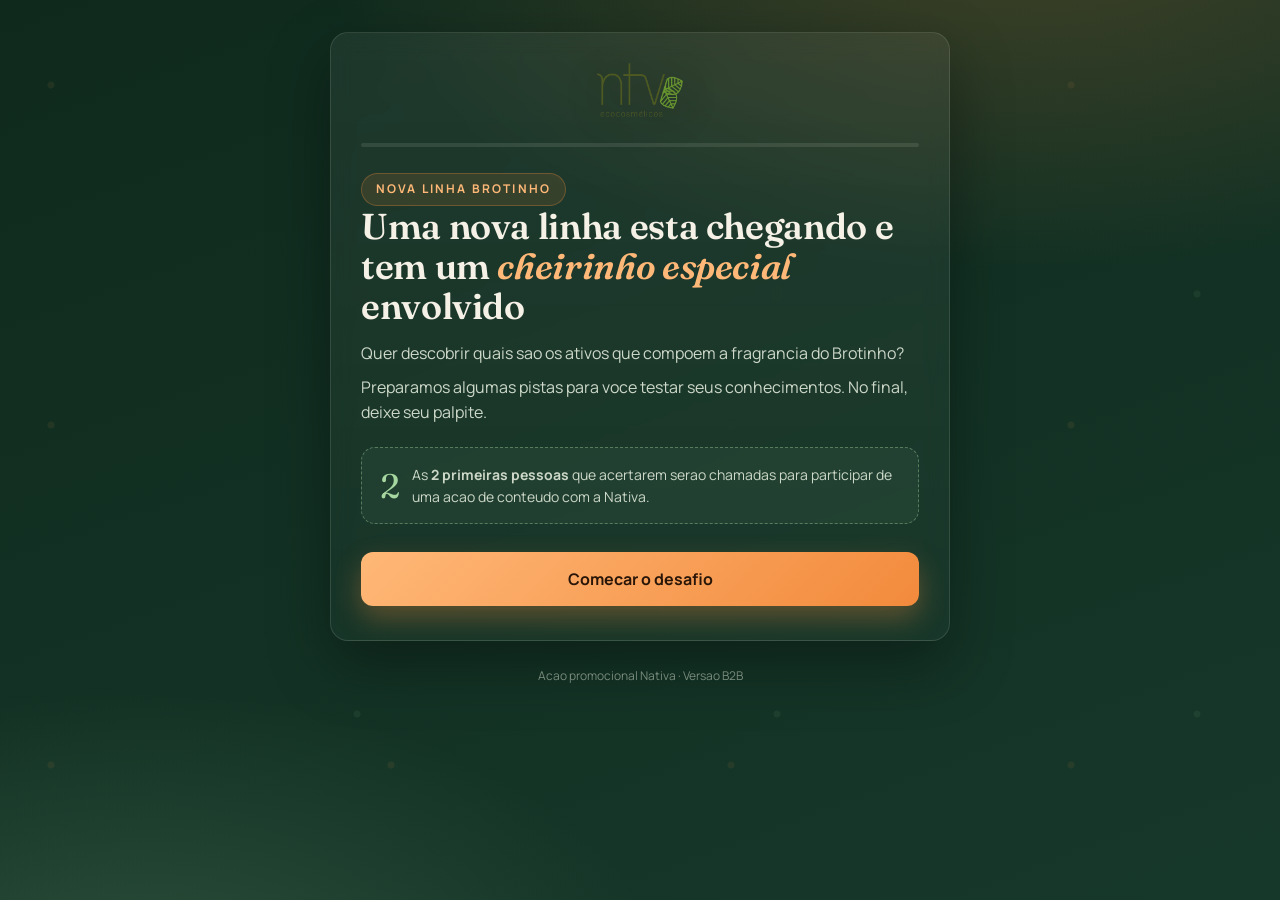
==== b2b/index.html @ 28d8629c "LP Nativa: quiz Brotinho com versoes /b2b (2 vagas) e /b2c (3 vagas) - Quiz multi-etapas com pistas " ====
<!DOCTYPE html>
<html lang="pt-BR">
<head>
  <meta charset="UTF-8" />
  <meta name="viewport" content="width=device-width, initial-scale=1.0" />
  <title>Desafio Brotinho | Nativa · B2B</title>
  <meta name="description" content="Descubra os ativos da nova fragrancia Brotinho da Nativa e participe de uma acao de conteudo exclusiva." />
  <meta name="robots" content="noindex" />
  <meta property="og:title" content="Desafio Brotinho | Nativa" />
  <meta property="og:description" content="Teste seus conhecimentos e deixe seu palpite sobre a nova fragrancia Brotinho." />
  <link rel="icon" href="../assets/logo.webp" />
  <link rel="preconnect" href="https://fonts.googleapis.com" />
  <link rel="preconnect" href="https://fonts.gstatic.com" crossorigin />
  <link href="https://fonts.googleapis.com/css2?family=Fraunces:ital,opsz,wght@0,9..144,500;0,9..144,600;1,9..144,600&family=Manrope:wght@400;500;700;800&display=swap" rel="stylesheet" />
  <link rel="stylesheet" href="../assets/styles.css" />
</head>
<body>
  <main class="card">
    <div class="card-top">
      <img class="logo" src="../assets/logo.webp" alt="Nativa" />
    </div>
    <div class="progress"><div class="progress__bar"></div></div>
    <div class="card-body">
      <div id="quiz"></div>
    </div>
  </main>
  <p class="rodape">Acao promocional Nativa · Versao B2B</p>

  <script>
    window.NATIVA_CONFIG = {
      variant: "b2b",
      winners: 2,
      webhook: "https://n8n.protocolopentagono.com.br/webhook/9d0a76cd-9c4f-49db-8f6b-34b7df7eadcf",
    };
  </script>
  <script src="../assets/quiz.js"></script>
</body>
</html>
---- assets/styles.css ----
:root {
  --verde-fundo: #0f2a1d;
  --verde-fundo-2: #16382a;
  --verde-claro: #a7d7a0;
  --creme: #f5f1e6;
  --creme-2: #ece5d3;
  --laranja: #f28a3c;
  --laranja-claro: #ffb877;
  --tangerina: #ff9d4d;
  --texto: #f5f1e6;
  --texto-suave: #cdd8c8;
  --erro: #ff8a7a;
  --radius: 18px;
  --sombra: 0 24px 60px rgba(0, 0, 0, 0.35);
  --fonte-titulo: "Fraunces", Georgia, serif;
  --fonte-texto: "Manrope", system-ui, -apple-system, sans-serif;
}

* { margin: 0; padding: 0; box-sizing: border-box; }

html { scroll-behavior: smooth; }

body {
  font-family: var(--fonte-texto);
  color: var(--texto);
  background:
    radial-gradient(1200px 600px at 80% -10%, rgba(242, 138, 60, 0.22), transparent 60%),
    radial-gradient(900px 500px at 10% 110%, rgba(167, 215, 160, 0.16), transparent 60%),
    linear-gradient(160deg, var(--verde-fundo) 0%, var(--verde-fundo-2) 100%);
  background-attachment: fixed;
  min-height: 100vh;
  display: flex;
  flex-direction: column;
  align-items: center;
  padding: 32px 20px 56px;
  line-height: 1.55;
  -webkit-font-smoothing: antialiased;
}

/* Faixa decorativa de citricos no fundo */
body::before {
  content: "";
  position: fixed;
  inset: 0;
  background-image:
    radial-gradient(circle at 15% 25%, rgba(255, 157, 77, 0.08) 0 3px, transparent 4px),
    radial-gradient(circle at 85% 70%, rgba(167, 215, 160, 0.07) 0 3px, transparent 4px);
  background-size: 340px 340px, 420px 420px;
  pointer-events: none;
  z-index: 0;
}

.card {
  position: relative;
  z-index: 1;
  width: 100%;
  max-width: 620px;
  background: linear-gradient(180deg, rgba(255, 255, 255, 0.06), rgba(255, 255, 255, 0.02));
  border: 1px solid rgba(245, 241, 230, 0.12);
  border-radius: var(--radius);
  box-shadow: var(--sombra);
  backdrop-filter: blur(10px);
  overflow: hidden;
}

.card-top {
  display: flex;
  flex-direction: column;
  align-items: center;
  gap: 14px;
  padding: 30px 30px 8px;
  text-align: center;
}

.logo {
  height: 54px;
  width: auto;
  object-fit: contain;
  filter: drop-shadow(0 6px 18px rgba(0, 0, 0, 0.35));
}

.tag {
  display: inline-flex;
  align-items: center;
  gap: 8px;
  font-size: 12px;
  letter-spacing: 0.18em;
  text-transform: uppercase;
  color: var(--laranja-claro);
  background: rgba(242, 138, 60, 0.12);
  border: 1px solid rgba(242, 138, 60, 0.3);
  padding: 6px 14px;
  border-radius: 999px;
  font-weight: 700;
}

/* Barra de progresso */
.progress {
  height: 4px;
  background: rgba(245, 241, 230, 0.1);
  margin: 18px 30px 0;
  border-radius: 999px;
  overflow: hidden;
}
.progress__bar {
  height: 100%;
  width: 0%;
  background: linear-gradient(90deg, var(--verde-claro), var(--laranja));
  border-radius: 999px;
  transition: width 0.45s cubic-bezier(0.4, 0, 0.2, 1);
}

.card-body { padding: 26px 30px 34px; }

.step { display: none; animation: fade 0.5s ease; }
.step.active { display: block; }

@keyframes fade {
  from { opacity: 0; transform: translateY(12px); }
  to { opacity: 1; transform: translateY(0); }
}

h1 {
  font-family: var(--fonte-titulo);
  font-weight: 600;
  font-size: clamp(26px, 5vw, 36px);
  line-height: 1.12;
  letter-spacing: -0.01em;
}
h1 .destaque { color: var(--laranja-claro); font-style: italic; }

h2 {
  font-family: var(--fonte-titulo);
  font-weight: 600;
  font-size: clamp(21px, 4vw, 26px);
  line-height: 1.2;
  margin-bottom: 6px;
}

.lead { color: var(--texto-suave); font-size: 16px; margin-top: 14px; }
.lead + .lead { margin-top: 10px; }

.pista {
  margin-top: 18px;
  padding: 16px 18px;
  background: rgba(255, 157, 77, 0.08);
  border-left: 3px solid var(--laranja);
  border-radius: 0 12px 12px 0;
  color: var(--creme);
  font-size: 15px;
}
.pista strong { color: var(--laranja-claro); }

.badge-vagas {
  margin-top: 22px;
  display: flex;
  align-items: center;
  gap: 12px;
  padding: 16px 18px;
  border: 1px dashed rgba(167, 215, 160, 0.4);
  border-radius: 14px;
  background: rgba(167, 215, 160, 0.06);
}
.badge-vagas .num {
  font-family: var(--fonte-titulo);
  font-size: 34px;
  color: var(--verde-claro);
  line-height: 1;
}
.badge-vagas .txt { font-size: 14px; color: var(--texto-suave); }

label.campo { display: block; margin-bottom: 20px; }
label.campo:last-of-type { margin-bottom: 8px; }

.campo-label {
  display: block;
  font-size: 14px;
  font-weight: 700;
  margin-bottom: 8px;
  color: var(--creme);
}
.campo-hint { font-weight: 400; color: var(--texto-suave); font-size: 13px; }

input[type="text"],
input[type="tel"],
textarea {
  width: 100%;
  padding: 14px 16px;
  font-family: inherit;
  font-size: 16px;
  color: var(--texto);
  background: rgba(15, 42, 29, 0.5);
  border: 1px solid rgba(245, 241, 230, 0.16);
  border-radius: 12px;
  transition: border-color 0.2s, box-shadow 0.2s;
  outline: none;
}
input::placeholder, textarea::placeholder { color: rgba(205, 216, 200, 0.5); }
input:focus, textarea:focus {
  border-color: var(--laranja);
  box-shadow: 0 0 0 3px rgba(242, 138, 60, 0.18);
}
textarea { resize: vertical; min-height: 110px; }

.opcoes { display: flex; flex-direction: column; gap: 12px; margin-top: 8px; }
.opcao {
  display: flex;
  align-items: center;
  gap: 12px;
  padding: 16px 18px;
  border: 1px solid rgba(245, 241, 230, 0.16);
  border-radius: 12px;
  cursor: pointer;
  transition: all 0.2s;
  background: rgba(15, 42, 29, 0.4);
  font-size: 16px;
}
.opcao:hover { border-color: var(--laranja-claro); background: rgba(242, 138, 60, 0.08); }
.opcao input { accent-color: var(--laranja); width: 20px; height: 20px; }
.opcao.selecionada { border-color: var(--laranja); background: rgba(242, 138, 60, 0.12); }

.erro-msg {
  color: var(--erro);
  font-size: 14px;
  margin-top: 10px;
  min-height: 18px;
  display: none;
}
.erro-msg.show { display: block; }

.nav {
  display: flex;
  gap: 12px;
  margin-top: 28px;
  align-items: center;
}

button {
  font-family: inherit;
  font-size: 16px;
  font-weight: 700;
  border: none;
  border-radius: 12px;
  cursor: pointer;
  transition: transform 0.15s, box-shadow 0.2s, background 0.2s;
}
button:active { transform: translateY(1px); }

.btn-principal {
  flex: 1;
  padding: 16px 24px;
  color: #2a1608;
  background: linear-gradient(135deg, var(--laranja-claro), var(--laranja));
  box-shadow: 0 12px 28px rgba(242, 138, 60, 0.32);
}
.btn-principal:hover { box-shadow: 0 16px 34px rgba(242, 138, 60, 0.45); }
.btn-principal:disabled { opacity: 0.55; cursor: not-allowed; box-shadow: none; }

.btn-voltar {
  padding: 16px 22px;
  color: var(--texto-suave);
  background: rgba(245, 241, 230, 0.06);
  border: 1px solid rgba(245, 241, 230, 0.14);
}
.btn-voltar:hover { color: var(--creme); background: rgba(245, 241, 230, 0.1); }

.passo-num {
  font-size: 13px;
  letter-spacing: 0.14em;
  text-transform: uppercase;
  color: var(--laranja-claro);
  font-weight: 700;
  margin-bottom: 12px;
  display: block;
}

/* Tela final */
.final { text-align: center; padding: 10px 0; }
.final .icone {
  width: 84px; height: 84px;
  margin: 0 auto 20px;
  border-radius: 50%;
  display: grid;
  place-items: center;
  background: radial-gradient(circle, rgba(167,215,160,0.25), rgba(167,215,160,0.05));
  border: 1px solid rgba(167, 215, 160, 0.4);
  font-size: 42px;
}
.final h2 { font-size: 28px; }
.final p { color: var(--texto-suave); margin-top: 12px; font-size: 16px; }

.spinner {
  width: 18px; height: 18px;
  border: 2px solid rgba(42, 22, 8, 0.3);
  border-top-color: #2a1608;
  border-radius: 50%;
  animation: girar 0.7s linear infinite;
  display: inline-block;
  vertical-align: middle;
  margin-right: 8px;
}
@keyframes girar { to { transform: rotate(360deg); } }

.rodape {
  position: relative;
  z-index: 1;
  margin-top: 26px;
  font-size: 12px;
  color: rgba(205, 216, 200, 0.55);
  text-align: center;
}

@media (max-width: 520px) {
  body { padding: 16px 12px 40px; }
  .card-top { padding: 24px 20px 6px; }
  .card-body { padding: 22px 20px 28px; }
  .progress { margin-left: 20px; margin-right: 20px; }
  .nav { flex-direction: column-reverse; }
  .btn-voltar, .btn-principal { width: 100%; }
}
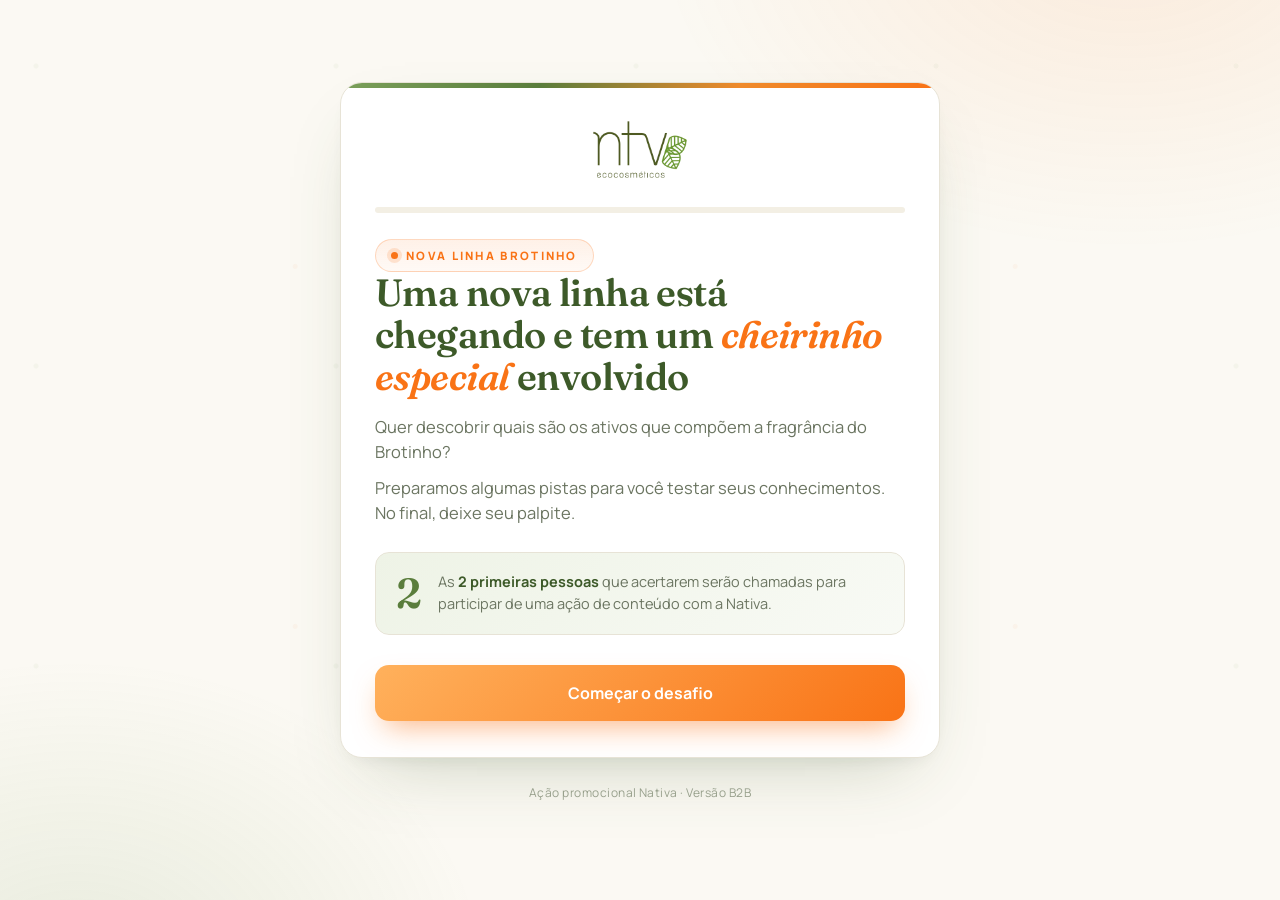
==== commit e3debbc8: "Tema claro (fundo branco) + acentuacao corrigida + design refinado - Fundo branco/creme para melhor " ====
--- a/b2b/index.html
+++ b/b2b/index.html
@@ -4,10 +4,10 @@
   <meta charset="UTF-8" />
   <meta name="viewport" content="width=device-width, initial-scale=1.0" />
   <title>Desafio Brotinho | Nativa · B2B</title>
-  <meta name="description" content="Descubra os ativos da nova fragrancia Brotinho da Nativa e participe de uma acao de conteudo exclusiva." />
+  <meta name="description" content="Descubra os ativos da nova fragrância Brotinho da Nativa e participe de uma ação de conteúdo exclusiva." />
   <meta name="robots" content="noindex" />
   <meta property="og:title" content="Desafio Brotinho | Nativa" />
-  <meta property="og:description" content="Teste seus conhecimentos e deixe seu palpite sobre a nova fragrancia Brotinho." />
+  <meta property="og:description" content="Teste seus conhecimentos e deixe seu palpite sobre a nova fragrância Brotinho." />
   <link rel="icon" href="../assets/logo.webp" />
   <link rel="preconnect" href="https://fonts.googleapis.com" />
   <link rel="preconnect" href="https://fonts.gstatic.com" crossorigin />
@@ -24,7 +24,7 @@
       <div id="quiz"></div>
     </div>
   </main>
-  <p class="rodape">Acao promocional Nativa · Versao B2B</p>
+  <p class="rodape">Ação promocional Nativa · Versão B2B</p>
 
   <script>
     window.NATIVA_CONFIG = {
--- a/assets/styles.css
+++ b/assets/styles.css
@@ -1,303 +1,355 @@
 :root {
-  --verde-fundo: #0f2a1d;
-  --verde-fundo-2: #16382a;
-  --verde-claro: #a7d7a0;
-  --creme: #f5f1e6;
-  --creme-2: #ece5d3;
-  --laranja: #f28a3c;
-  --laranja-claro: #ffb877;
-  --tangerina: #ff9d4d;
-  --texto: #f5f1e6;
-  --texto-suave: #cdd8c8;
-  --erro: #ff8a7a;
-  --radius: 18px;
-  --sombra: 0 24px 60px rgba(0, 0, 0, 0.35);
+  --branco: #ffffff;
+  --creme: #fbf9f3;
+  --creme-2: #f3efe4;
+  --verde: #5a7d3c;
+  --verde-escuro: #3d5a29;
+  --verde-folha: #7ba05b;
+  --verde-suave: #eef3e6;
+  --laranja: #ef8a2b;
+  --laranja-claro: #ffb15c;
+  --tangerina: #f97316;
+  --texto: #2c3a24;
+  --texto-suave: #6b7561;
+  --texto-fraco: #98a08c;
+  --linha: #e7e3d6;
+  --erro: #d8543c;
+  --radius: 22px;
+  --radius-sm: 14px;
+  --sombra: 0 30px 70px -30px rgba(61, 90, 41, 0.28), 0 8px 24px -12px rgba(44, 58, 36, 0.12);
   --fonte-titulo: "Fraunces", Georgia, serif;
   --fonte-texto: "Manrope", system-ui, -apple-system, sans-serif;
 }
 
 * { margin: 0; padding: 0; box-sizing: border-box; }
-
 html { scroll-behavior: smooth; }
 
 body {
   font-family: var(--fonte-texto);
   color: var(--texto);
-  background:
-    radial-gradient(1200px 600px at 80% -10%, rgba(242, 138, 60, 0.22), transparent 60%),
-    radial-gradient(900px 500px at 10% 110%, rgba(167, 215, 160, 0.16), transparent 60%),
-    linear-gradient(160deg, var(--verde-fundo) 0%, var(--verde-fundo-2) 100%);
-  background-attachment: fixed;
+  background: var(--creme);
   min-height: 100vh;
   display: flex;
   flex-direction: column;
   align-items: center;
-  padding: 32px 20px 56px;
+  justify-content: center;
+  padding: 40px 20px 56px;
   line-height: 1.55;
   -webkit-font-smoothing: antialiased;
-}
-
-/* Faixa decorativa de citricos no fundo */
+  position: relative;
+  overflow-x: hidden;
+}
+
+/* Ambiente citrico suave ao fundo */
 body::before {
   content: "";
   position: fixed;
   inset: 0;
+  z-index: 0;
+  pointer-events: none;
+  background:
+    radial-gradient(760px 520px at 88% -8%, rgba(249, 115, 22, 0.10), transparent 62%),
+    radial-gradient(680px 520px at 6% 108%, rgba(123, 160, 91, 0.14), transparent 60%);
+}
+body::after {
+  content: "";
+  position: fixed;
+  inset: 0;
+  z-index: 0;
+  pointer-events: none;
+  opacity: 0.5;
   background-image:
-    radial-gradient(circle at 15% 25%, rgba(255, 157, 77, 0.08) 0 3px, transparent 4px),
-    radial-gradient(circle at 85% 70%, rgba(167, 215, 160, 0.07) 0 3px, transparent 4px);
-  background-size: 340px 340px, 420px 420px;
-  pointer-events: none;
-  z-index: 0;
+    radial-gradient(circle at 12% 22%, rgba(123, 160, 91, 0.10) 0 2px, transparent 3px),
+    radial-gradient(circle at 82% 74%, rgba(249, 115, 22, 0.08) 0 2px, transparent 3px);
+  background-size: 300px 300px, 360px 360px;
 }
 
 .card {
   position: relative;
   z-index: 1;
   width: 100%;
-  max-width: 620px;
-  background: linear-gradient(180deg, rgba(255, 255, 255, 0.06), rgba(255, 255, 255, 0.02));
-  border: 1px solid rgba(245, 241, 230, 0.12);
+  max-width: 600px;
+  background: var(--branco);
+  border: 1px solid var(--linha);
   border-radius: var(--radius);
   box-shadow: var(--sombra);
-  backdrop-filter: blur(10px);
   overflow: hidden;
+}
+/* Fio dourado/citrico no topo do card */
+.card::before {
+  content: "";
+  position: absolute;
+  top: 0; left: 0; right: 0;
+  height: 5px;
+  background: linear-gradient(90deg, var(--verde-folha), var(--verde), var(--laranja), var(--tangerina));
 }
 
 .card-top {
   display: flex;
   flex-direction: column;
   align-items: center;
-  gap: 14px;
-  padding: 30px 30px 8px;
+  gap: 16px;
+  padding: 38px 34px 6px;
   text-align: center;
 }
 
 .logo {
-  height: 54px;
+  height: 58px;
   width: auto;
   object-fit: contain;
-  filter: drop-shadow(0 6px 18px rgba(0, 0, 0, 0.35));
 }
 
 .tag {
   display: inline-flex;
   align-items: center;
   gap: 8px;
-  font-size: 12px;
-  letter-spacing: 0.18em;
+  font-size: 11.5px;
+  letter-spacing: 0.2em;
   text-transform: uppercase;
-  color: var(--laranja-claro);
-  background: rgba(242, 138, 60, 0.12);
-  border: 1px solid rgba(242, 138, 60, 0.3);
-  padding: 6px 14px;
+  color: var(--tangerina);
+  background: linear-gradient(180deg, rgba(249, 115, 22, 0.10), rgba(249, 115, 22, 0.04));
+  border: 1px solid rgba(249, 115, 22, 0.24);
+  padding: 7px 15px;
   border-radius: 999px;
-  font-weight: 700;
+  font-weight: 800;
+}
+.tag::before {
+  content: "";
+  width: 7px; height: 7px;
+  border-radius: 50%;
+  background: var(--tangerina);
+  box-shadow: 0 0 0 4px rgba(249, 115, 22, 0.16);
 }
 
 /* Barra de progresso */
 .progress {
-  height: 4px;
-  background: rgba(245, 241, 230, 0.1);
-  margin: 18px 30px 0;
+  height: 6px;
+  background: var(--creme-2);
+  margin: 22px 34px 0;
   border-radius: 999px;
   overflow: hidden;
 }
 .progress__bar {
   height: 100%;
   width: 0%;
-  background: linear-gradient(90deg, var(--verde-claro), var(--laranja));
+  background: linear-gradient(90deg, var(--verde-folha), var(--laranja));
   border-radius: 999px;
-  transition: width 0.45s cubic-bezier(0.4, 0, 0.2, 1);
-}
-
-.card-body { padding: 26px 30px 34px; }
-
-.step { display: none; animation: fade 0.5s ease; }
-.step.active { display: block; }
-
-@keyframes fade {
-  from { opacity: 0; transform: translateY(12px); }
+  transition: width 0.5s cubic-bezier(0.4, 0, 0.2, 1);
+}
+
+.card-body { padding: 26px 34px 36px; }
+
+.step { display: none; }
+.step.active { display: block; animation: entra 0.55s cubic-bezier(0.16, 1, 0.3, 1); }
+
+@keyframes entra {
+  from { opacity: 0; transform: translateY(14px); }
   to { opacity: 1; transform: translateY(0); }
 }
 
 h1 {
   font-family: var(--fonte-titulo);
   font-weight: 600;
-  font-size: clamp(26px, 5vw, 36px);
-  line-height: 1.12;
-  letter-spacing: -0.01em;
-}
-h1 .destaque { color: var(--laranja-claro); font-style: italic; }
+  font-size: clamp(28px, 5.2vw, 38px);
+  line-height: 1.1;
+  letter-spacing: -0.015em;
+  color: var(--verde-escuro);
+}
+h1 .destaque {
+  color: var(--tangerina);
+  font-style: italic;
+}
 
 h2 {
   font-family: var(--fonte-titulo);
   font-weight: 600;
-  font-size: clamp(21px, 4vw, 26px);
-  line-height: 1.2;
-  margin-bottom: 6px;
-}
-
-.lead { color: var(--texto-suave); font-size: 16px; margin-top: 14px; }
+  font-size: clamp(22px, 4vw, 27px);
+  line-height: 1.18;
+  color: var(--verde-escuro);
+  margin-bottom: 4px;
+  letter-spacing: -0.01em;
+}
+
+.lead { color: var(--texto-suave); font-size: 16.5px; margin-top: 16px; }
 .lead + .lead { margin-top: 10px; }
 
 .pista {
-  margin-top: 18px;
-  padding: 16px 18px;
-  background: rgba(255, 157, 77, 0.08);
-  border-left: 3px solid var(--laranja);
-  border-radius: 0 12px 12px 0;
-  color: var(--creme);
-  font-size: 15px;
-}
-.pista strong { color: var(--laranja-claro); }
+  margin-top: 20px;
+  padding: 18px 20px 18px 22px;
+  background: linear-gradient(180deg, rgba(249, 115, 22, 0.07), rgba(249, 115, 22, 0.03));
+  border: 1px solid rgba(249, 115, 22, 0.2);
+  border-left: 4px solid var(--laranja);
+  border-radius: 0 var(--radius-sm) var(--radius-sm) 0;
+  color: var(--texto);
+  font-size: 15.5px;
+}
+.pista strong { color: var(--tangerina); font-weight: 700; }
 
 .badge-vagas {
-  margin-top: 22px;
+  margin-top: 26px;
   display: flex;
   align-items: center;
-  gap: 12px;
-  padding: 16px 18px;
-  border: 1px dashed rgba(167, 215, 160, 0.4);
-  border-radius: 14px;
-  background: rgba(167, 215, 160, 0.06);
+  gap: 16px;
+  padding: 18px 20px;
+  border: 1px solid var(--linha);
+  border-radius: var(--radius-sm);
+  background: linear-gradient(135deg, var(--verde-suave), rgba(238, 243, 230, 0.4));
 }
 .badge-vagas .num {
   font-family: var(--fonte-titulo);
-  font-size: 34px;
-  color: var(--verde-claro);
+  font-size: 42px;
+  font-weight: 600;
+  color: var(--verde);
   line-height: 1;
-}
-.badge-vagas .txt { font-size: 14px; color: var(--texto-suave); }
+  flex-shrink: 0;
+}
+.badge-vagas .txt { font-size: 14.5px; color: var(--texto-suave); }
+.badge-vagas .txt strong { color: var(--verde-escuro); }
 
 label.campo { display: block; margin-bottom: 20px; }
-label.campo:last-of-type { margin-bottom: 8px; }
+label.campo:last-of-type { margin-bottom: 6px; }
 
 .campo-label {
   display: block;
   font-size: 14px;
   font-weight: 700;
-  margin-bottom: 8px;
-  color: var(--creme);
-}
-.campo-hint { font-weight: 400; color: var(--texto-suave); font-size: 13px; }
+  margin-bottom: 9px;
+  color: var(--verde-escuro);
+}
 
 input[type="text"],
 input[type="tel"],
 textarea {
   width: 100%;
-  padding: 14px 16px;
+  padding: 15px 17px;
   font-family: inherit;
   font-size: 16px;
   color: var(--texto);
-  background: rgba(15, 42, 29, 0.5);
-  border: 1px solid rgba(245, 241, 230, 0.16);
-  border-radius: 12px;
-  transition: border-color 0.2s, box-shadow 0.2s;
+  background: var(--creme);
+  border: 1.5px solid var(--linha);
+  border-radius: var(--radius-sm);
+  transition: border-color 0.2s, box-shadow 0.2s, background 0.2s;
   outline: none;
 }
-input::placeholder, textarea::placeholder { color: rgba(205, 216, 200, 0.5); }
+input::placeholder, textarea::placeholder { color: var(--texto-fraco); }
 input:focus, textarea:focus {
   border-color: var(--laranja);
-  box-shadow: 0 0 0 3px rgba(242, 138, 60, 0.18);
-}
-textarea { resize: vertical; min-height: 110px; }
-
-.opcoes { display: flex; flex-direction: column; gap: 12px; margin-top: 8px; }
+  background: var(--branco);
+  box-shadow: 0 0 0 4px rgba(249, 115, 22, 0.12);
+}
+textarea { resize: vertical; min-height: 120px; }
+
+.opcoes { display: flex; flex-direction: column; gap: 12px; margin-top: 4px; }
 .opcao {
   display: flex;
   align-items: center;
-  gap: 12px;
-  padding: 16px 18px;
-  border: 1px solid rgba(245, 241, 230, 0.16);
-  border-radius: 12px;
+  gap: 13px;
+  padding: 17px 19px;
+  border: 1.5px solid var(--linha);
+  border-radius: var(--radius-sm);
   cursor: pointer;
   transition: all 0.2s;
-  background: rgba(15, 42, 29, 0.4);
+  background: var(--creme);
   font-size: 16px;
-}
-.opcao:hover { border-color: var(--laranja-claro); background: rgba(242, 138, 60, 0.08); }
-.opcao input { accent-color: var(--laranja); width: 20px; height: 20px; }
-.opcao.selecionada { border-color: var(--laranja); background: rgba(242, 138, 60, 0.12); }
+  font-weight: 500;
+}
+.opcao:hover { border-color: var(--verde-folha); background: var(--verde-suave); }
+.opcao input { accent-color: var(--verde); width: 20px; height: 20px; }
+.opcao.selecionada {
+  border-color: var(--verde);
+  background: var(--verde-suave);
+  box-shadow: 0 0 0 3px rgba(90, 125, 60, 0.12);
+}
 
 .erro-msg {
   color: var(--erro);
   font-size: 14px;
-  margin-top: 10px;
+  margin-top: 12px;
   min-height: 18px;
   display: none;
-}
-.erro-msg.show { display: block; }
-
-.nav {
-  display: flex;
-  gap: 12px;
-  margin-top: 28px;
-  align-items: center;
-}
+  font-weight: 600;
+}
+.erro-msg.show { display: block; animation: tremor 0.3s; }
+@keyframes tremor {
+  0%, 100% { transform: translateX(0); }
+  25% { transform: translateX(-4px); }
+  75% { transform: translateX(4px); }
+}
+
+.nav { display: flex; gap: 12px; margin-top: 30px; align-items: center; }
 
 button {
   font-family: inherit;
   font-size: 16px;
   font-weight: 700;
   border: none;
-  border-radius: 12px;
+  border-radius: var(--radius-sm);
   cursor: pointer;
-  transition: transform 0.15s, box-shadow 0.2s, background 0.2s;
+  transition: transform 0.15s, box-shadow 0.25s, background 0.2s, filter 0.2s;
 }
 button:active { transform: translateY(1px); }
 
 .btn-principal {
   flex: 1;
-  padding: 16px 24px;
-  color: #2a1608;
-  background: linear-gradient(135deg, var(--laranja-claro), var(--laranja));
-  box-shadow: 0 12px 28px rgba(242, 138, 60, 0.32);
-}
-.btn-principal:hover { box-shadow: 0 16px 34px rgba(242, 138, 60, 0.45); }
-.btn-principal:disabled { opacity: 0.55; cursor: not-allowed; box-shadow: none; }
+  padding: 17px 26px;
+  color: #fff;
+  background: linear-gradient(135deg, var(--laranja-claro), var(--tangerina));
+  box-shadow: 0 14px 30px -10px rgba(249, 115, 22, 0.55);
+}
+.btn-principal:hover { filter: brightness(1.04); box-shadow: 0 18px 38px -10px rgba(249, 115, 22, 0.6); }
+.btn-principal:disabled { opacity: 0.6; cursor: not-allowed; box-shadow: none; filter: none; }
 
 .btn-voltar {
-  padding: 16px 22px;
+  padding: 17px 24px;
   color: var(--texto-suave);
-  background: rgba(245, 241, 230, 0.06);
-  border: 1px solid rgba(245, 241, 230, 0.14);
-}
-.btn-voltar:hover { color: var(--creme); background: rgba(245, 241, 230, 0.1); }
+  background: var(--branco);
+  border: 1.5px solid var(--linha);
+}
+.btn-voltar:hover { color: var(--verde-escuro); border-color: var(--verde-folha); background: var(--verde-suave); }
 
 .passo-num {
-  font-size: 13px;
-  letter-spacing: 0.14em;
+  display: inline-block;
+  font-size: 12px;
+  letter-spacing: 0.16em;
   text-transform: uppercase;
-  color: var(--laranja-claro);
-  font-weight: 700;
-  margin-bottom: 12px;
-  display: block;
+  color: var(--verde);
+  font-weight: 800;
+  margin-bottom: 14px;
+  padding: 5px 12px;
+  background: var(--verde-suave);
+  border-radius: 999px;
 }
 
 /* Tela final */
-.final { text-align: center; padding: 10px 0; }
+.final { text-align: center; padding: 12px 0; }
 .final .icone {
-  width: 84px; height: 84px;
-  margin: 0 auto 20px;
+  width: 92px; height: 92px;
+  margin: 0 auto 22px;
   border-radius: 50%;
   display: grid;
   place-items: center;
-  background: radial-gradient(circle, rgba(167,215,160,0.25), rgba(167,215,160,0.05));
-  border: 1px solid rgba(167, 215, 160, 0.4);
-  font-size: 42px;
-}
-.final h2 { font-size: 28px; }
-.final p { color: var(--texto-suave); margin-top: 12px; font-size: 16px; }
+  background: radial-gradient(circle, rgba(249, 115, 22, 0.16), rgba(249, 115, 22, 0.04));
+  border: 1.5px solid rgba(249, 115, 22, 0.28);
+  font-size: 46px;
+  animation: pulso 2.4s ease-in-out infinite;
+}
+@keyframes pulso {
+  0%, 100% { transform: scale(1); box-shadow: 0 0 0 0 rgba(249, 115, 22, 0.18); }
+  50% { transform: scale(1.04); box-shadow: 0 0 0 14px rgba(249, 115, 22, 0); }
+}
+.final h2 { font-size: 29px; }
+.final p { color: var(--texto-suave); margin-top: 14px; font-size: 16.5px; }
+.final p strong { color: var(--verde-escuro); }
 
 .spinner {
   width: 18px; height: 18px;
-  border: 2px solid rgba(42, 22, 8, 0.3);
-  border-top-color: #2a1608;
+  border: 2.5px solid rgba(255, 255, 255, 0.4);
+  border-top-color: #fff;
   border-radius: 50%;
   animation: girar 0.7s linear infinite;
   display: inline-block;
   vertical-align: middle;
-  margin-right: 8px;
+  margin-right: 9px;
 }
 @keyframes girar { to { transform: rotate(360deg); } }
 
@@ -306,15 +358,17 @@
   z-index: 1;
   margin-top: 26px;
   font-size: 12px;
-  color: rgba(205, 216, 200, 0.55);
+  color: var(--texto-fraco);
   text-align: center;
+  letter-spacing: 0.04em;
 }
 
 @media (max-width: 520px) {
-  body { padding: 16px 12px 40px; }
-  .card-top { padding: 24px 20px 6px; }
-  .card-body { padding: 22px 20px 28px; }
-  .progress { margin-left: 20px; margin-right: 20px; }
+  body { padding: 18px 12px 40px; }
+  .card-top { padding: 30px 22px 4px; }
+  .card-body { padding: 22px 22px 30px; }
+  .progress { margin-left: 22px; margin-right: 22px; }
   .nav { flex-direction: column-reverse; }
   .btn-voltar, .btn-principal { width: 100%; }
-}
+  .badge-vagas .num { font-size: 36px; }
+}
